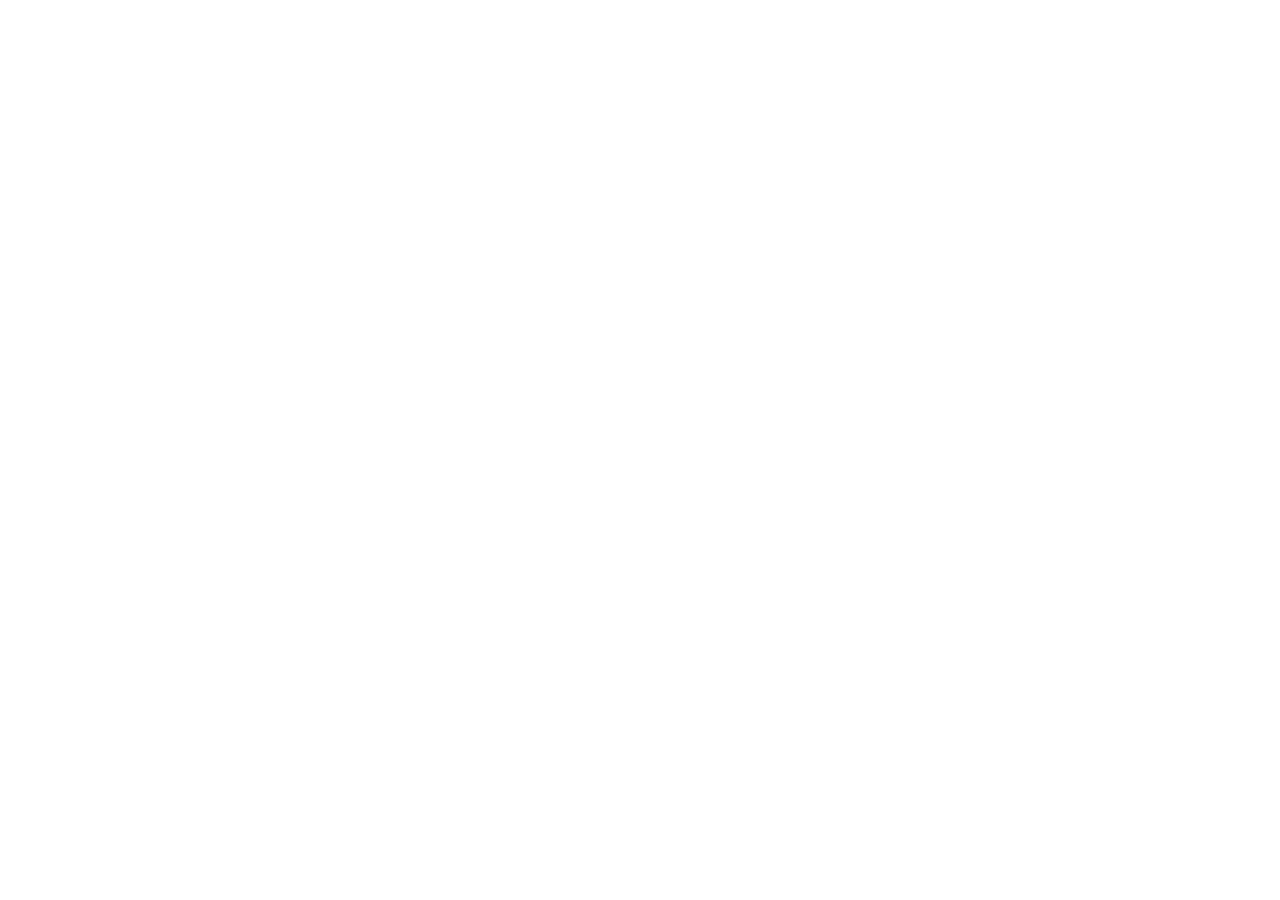
==== index.html @ 20d1ea62 "Initial Pujjaneya Angrezi conversation-learning site" ====
<!DOCTYPE html>
<html lang="hi">
<head>
  <meta charset="UTF-8" />
  <meta name="viewport" content="width=device-width, initial-scale=1, viewport-fit=cover, maximum-scale=1" />
  <meta name="apple-mobile-web-app-capable" content="yes" />
  <meta name="apple-mobile-web-app-status-bar-style" content="black-translucent" />
  <meta name="theme-color" content="#1a3a2a" />
  <title>Pujjaneya Angrezi · बातचीत का आत्मविश्वास</title>
  <link rel="preconnect" href="https://fonts.googleapis.com" />
  <link rel="preconnect" href="https://fonts.gstatic.com" crossorigin />
  <link href="https://fonts.googleapis.com/css2?family=Fraunces:opsz,wght@9..144,500;9..144,700&family=Noto+Sans+Devanagari:wght@400;600;700&family=Nunito:wght@500;700;800&display=swap" rel="stylesheet" />
  <link rel="stylesheet" href="styles.css" />
  <link rel="manifest" href="manifest.json" />
</head>
<body>
  <div id="app"></div>
  <script src="lessons.js"></script>
  <script src="app.js"></script>
</body>
</html>
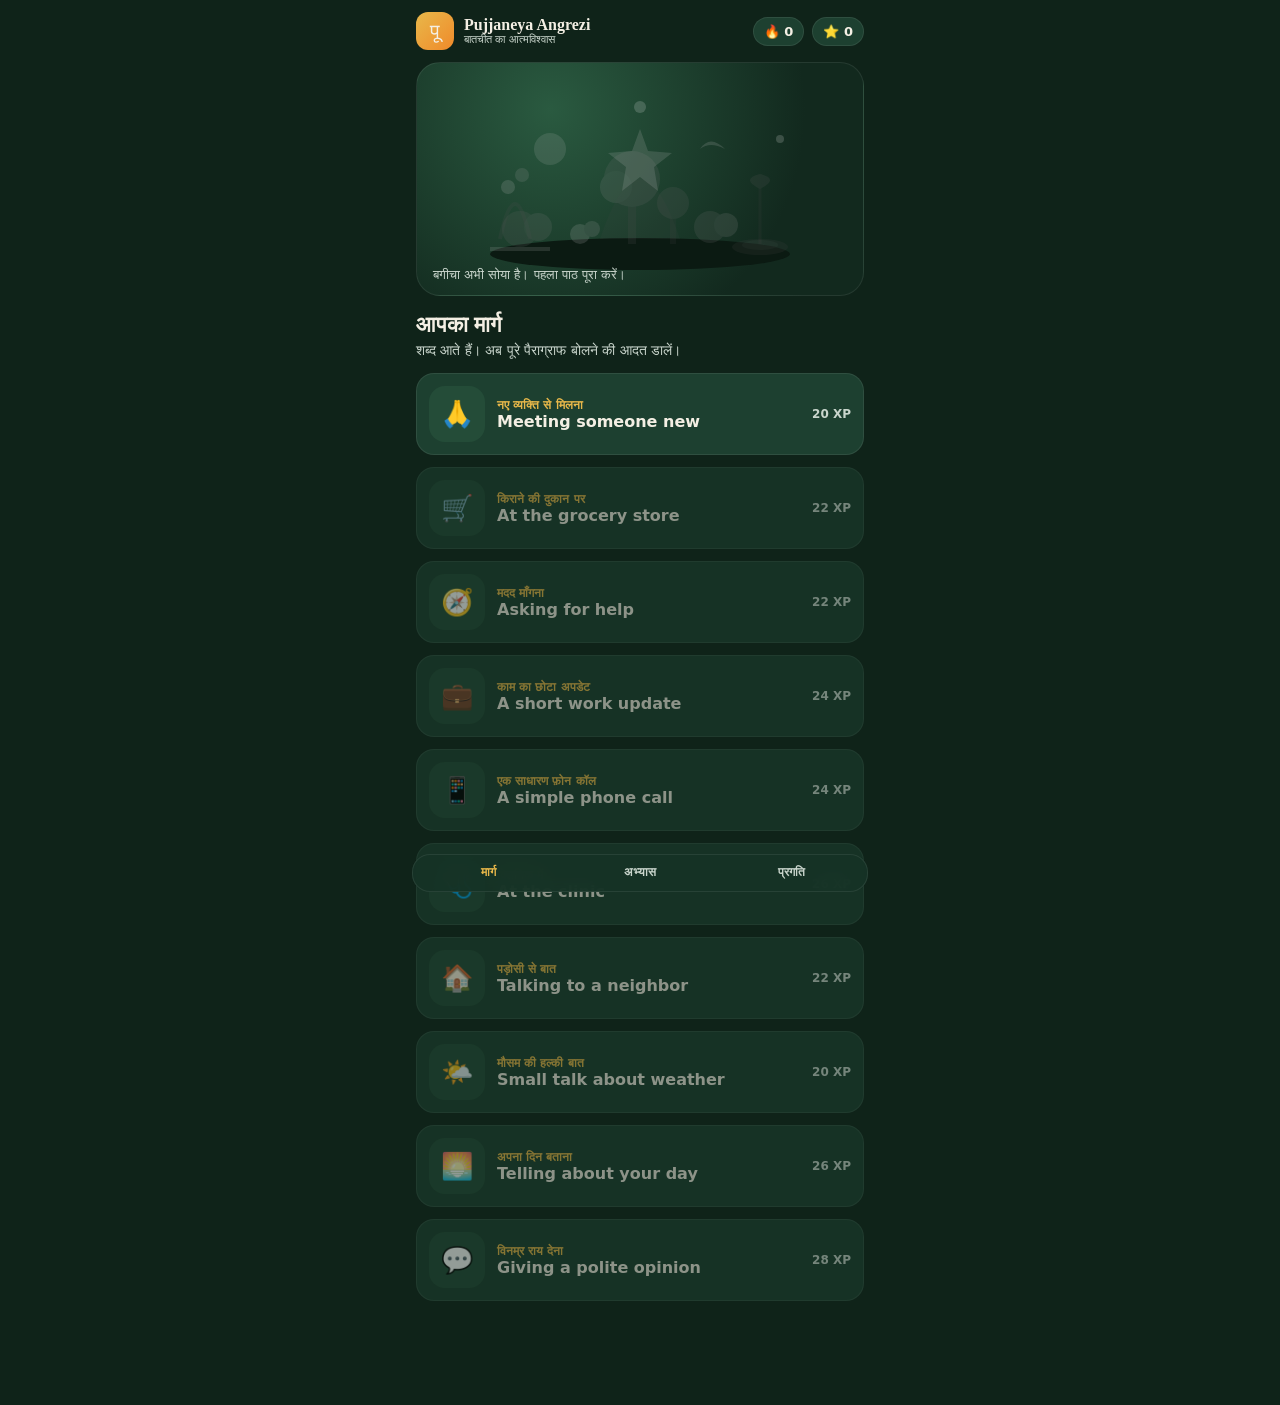
==== commit 6c4fd650: "Load compound-sentence chapters" ====
--- a/index.html
+++ b/index.html
@@ -16,6 +16,7 @@
 <body>
   <div id="app"></div>
   <script src="lessons.js"></script>
+  <script src="compound.js"></script>
   <script src="app.js"></script>
 </body>
 </html>
--- a/styles.css
+++ b/styles.css
@@ -0,0 +1,74 @@
+:root {
+  --bg: #0f2319;
+  --bg-2: #163326;
+  --card: #1d4030;
+  --ink: #f4efe4;
+  --muted: #c9d5cc;
+  --gold: #e8b84a;
+  --saffron: #f08a2a;
+  --mint: #7dcc8a;
+  --rose: #e07a6a;
+  --line: rgba(255,255,255,.08);
+  --safe-b: env(safe-area-inset-bottom);
+  --safe-t: env(safe-area-inset-top);
+}
+* { box-sizing: border-box; -webkit-tap-highlight-color: transparent; }
+html, body { margin: 0; min-height: 100%; background: var(--bg); color: var(--ink);
+  font-family: "Nunito", "Noto Sans Devanagari", system-ui, sans-serif; }
+body { padding: var(--safe-t) 0 var(--safe-b); }
+button { font-family: inherit; }
+#app { max-width: 480px; margin: 0 auto; min-height: 100dvh; position: relative; overflow-x: hidden; }
+.topbar { display: flex; align-items: center; justify-content: space-between; padding: 12px 16px 8px; position: sticky; top: 0; z-index: 5; background: linear-gradient(180deg, var(--bg) 70%, transparent); }
+.brand { display: flex; gap: 10px; align-items: center; }
+.logo { width: 38px; height: 38px; border-radius: 12px; background: linear-gradient(135deg, var(--gold), var(--saffron)); display: grid; place-items: center; font-size: 20px; }
+.brand h1 { font-family: Fraunces, serif; font-size: 16px; margin: 0; line-height: 1.1; }
+.brand p { margin: 0; font-size: 11px; color: var(--muted); }
+.stats { display: flex; gap: 8px; }
+.pill { background: var(--card); border: 1px solid var(--line); border-radius: 999px; padding: 6px 10px; font-size: 13px; font-weight: 800; }
+.hero-art { margin: 4px 16px 16px; background: radial-gradient(circle at 30% 20%, #2a5a40, #12291e 70%); border-radius: 24px; padding: 16px; min-height: 220px; position: relative; overflow: hidden; border: 1px solid var(--line); }
+.hero-art svg { width: 100%; height: 200px; display: block; }
+.grow { transition: opacity .6s, transform .6s; }
+.locked-layer { opacity: .18; filter: grayscale(1); }
+.hero-caption { position: absolute; left: 16px; bottom: 12px; font-size: 13px; color: var(--muted); }
+.section { padding: 0 16px 24px; }
+.section h2 { font-family: Fraunces, serif; font-size: 22px; margin: 8px 0 4px; }
+.lede { color: var(--muted); margin: 0 0 14px; font-size: 14px; }
+.path { display: flex; flex-direction: column; gap: 12px; padding-bottom: 80px; }
+.lesson { display: grid; grid-template-columns: 56px 1fr auto; gap: 12px; align-items: center; background: var(--card); border: 1px solid var(--line); border-radius: 18px; padding: 12px; }
+.lesson.locked { opacity: .55; }
+.badge { width: 56px; height: 56px; border-radius: 16px; display: grid; place-items: center; font-size: 26px; background: #244c38; }
+.lesson.done .badge { background: linear-gradient(135deg, #2f8a4e, #7dcc8a); }
+.lesson h3 { margin: 0; font-size: 16px; }
+.lesson .hi { color: var(--gold); font-size: 12px; font-weight: 700; }
+.xp { font-size: 12px; color: var(--muted); font-weight: 800; }
+.screen { padding: 12px 16px 100px; }
+.back { background: none; border: 0; color: var(--ink); font-weight: 800; font-size: 15px; padding: 8px 0; }
+.progress-bar { height: 8px; background: #244c38; border-radius: 99px; overflow: hidden; margin: 8px 0 16px; }
+.progress-bar > i { display: block; height: 100%; background: linear-gradient(90deg, var(--gold), var(--mint)); width: 0; }
+.card { background: var(--card); border: 1px solid var(--line); border-radius: 20px; padding: 16px; margin-bottom: 12px; }
+.en { font-size: 18px; line-height: 1.45; margin: 0 0 10px; }
+.hi-line { color: var(--gold); font-size: 15px; line-height: 1.5; margin: 0; }
+.para { white-space: pre-wrap; }
+.hint { font-size: 13px; color: var(--muted); }
+.choices { display: flex; flex-direction: column; gap: 8px; }
+.choice, .chip { background: #244c38; border: 2px solid transparent; color: var(--ink); border-radius: 14px; padding: 14px 14px; text-align: left; font-size: 16px; font-weight: 700; }
+.choice.selected, .chip.on { border-color: var(--gold); }
+.choice.good { border-color: var(--mint); background: #1e5a36; }
+.choice.bad { border-color: var(--rose); background: #5a2a28; }
+.chips { display: flex; flex-wrap: wrap; gap: 8px; min-height: 48px; }
+.drop { min-height: 56px; border: 2px dashed rgba(232,184,74,.35); border-radius: 14px; padding: 8px; margin-bottom: 10px; }
+.cta-row { position: fixed; left: 0; right: 0; bottom: 0; padding: 10px 16px calc(12px + var(--safe-b)); background: linear-gradient(180deg, transparent, var(--bg) 30%); max-width: 480px; margin: 0 auto; }
+.btn { width: 100%; border: 0; border-radius: 16px; padding: 16px; font-size: 17px; font-weight: 800; background: var(--gold); color: #1a1408; }
+.btn.ghost { background: #244c38; color: var(--ink); margin-bottom: 8px; }
+.btn:disabled { opacity: .45; }
+.feedback { padding: 10px 12px; border-radius: 12px; margin: 8px 0; font-weight: 700; }
+.feedback.ok { background: #1e5a36; }
+.feedback.no { background: #5a2a28; }
+.speak { display: flex; gap: 8px; margin: 8px 0; }
+.icon-btn { width: 48px; height: 48px; border-radius: 14px; border: 0; background: #244c38; color: var(--ink); font-size: 20px; }
+.result { text-align: center; padding: 24px 8px; }
+.result .big { font-size: 56px; }
+.result h2 { font-family: Fraunces, serif; }
+.tabbar { position: fixed; left: 50%; transform: translateX(-50%); bottom: calc(8px + var(--safe-b)); width: calc(100% - 24px); max-width: 456px; display: grid; grid-template-columns: 1fr 1fr 1fr; background: #163326ee; backdrop-filter: blur(12px); border: 1px solid var(--line); border-radius: 18px; overflow: hidden; z-index: 6; }
+.tabbar button { background: none; border: 0; color: var(--muted); padding: 10px 6px 12px; font-weight: 800; font-size: 12px; }
+.tabbar button.on { color: var(--gold); }
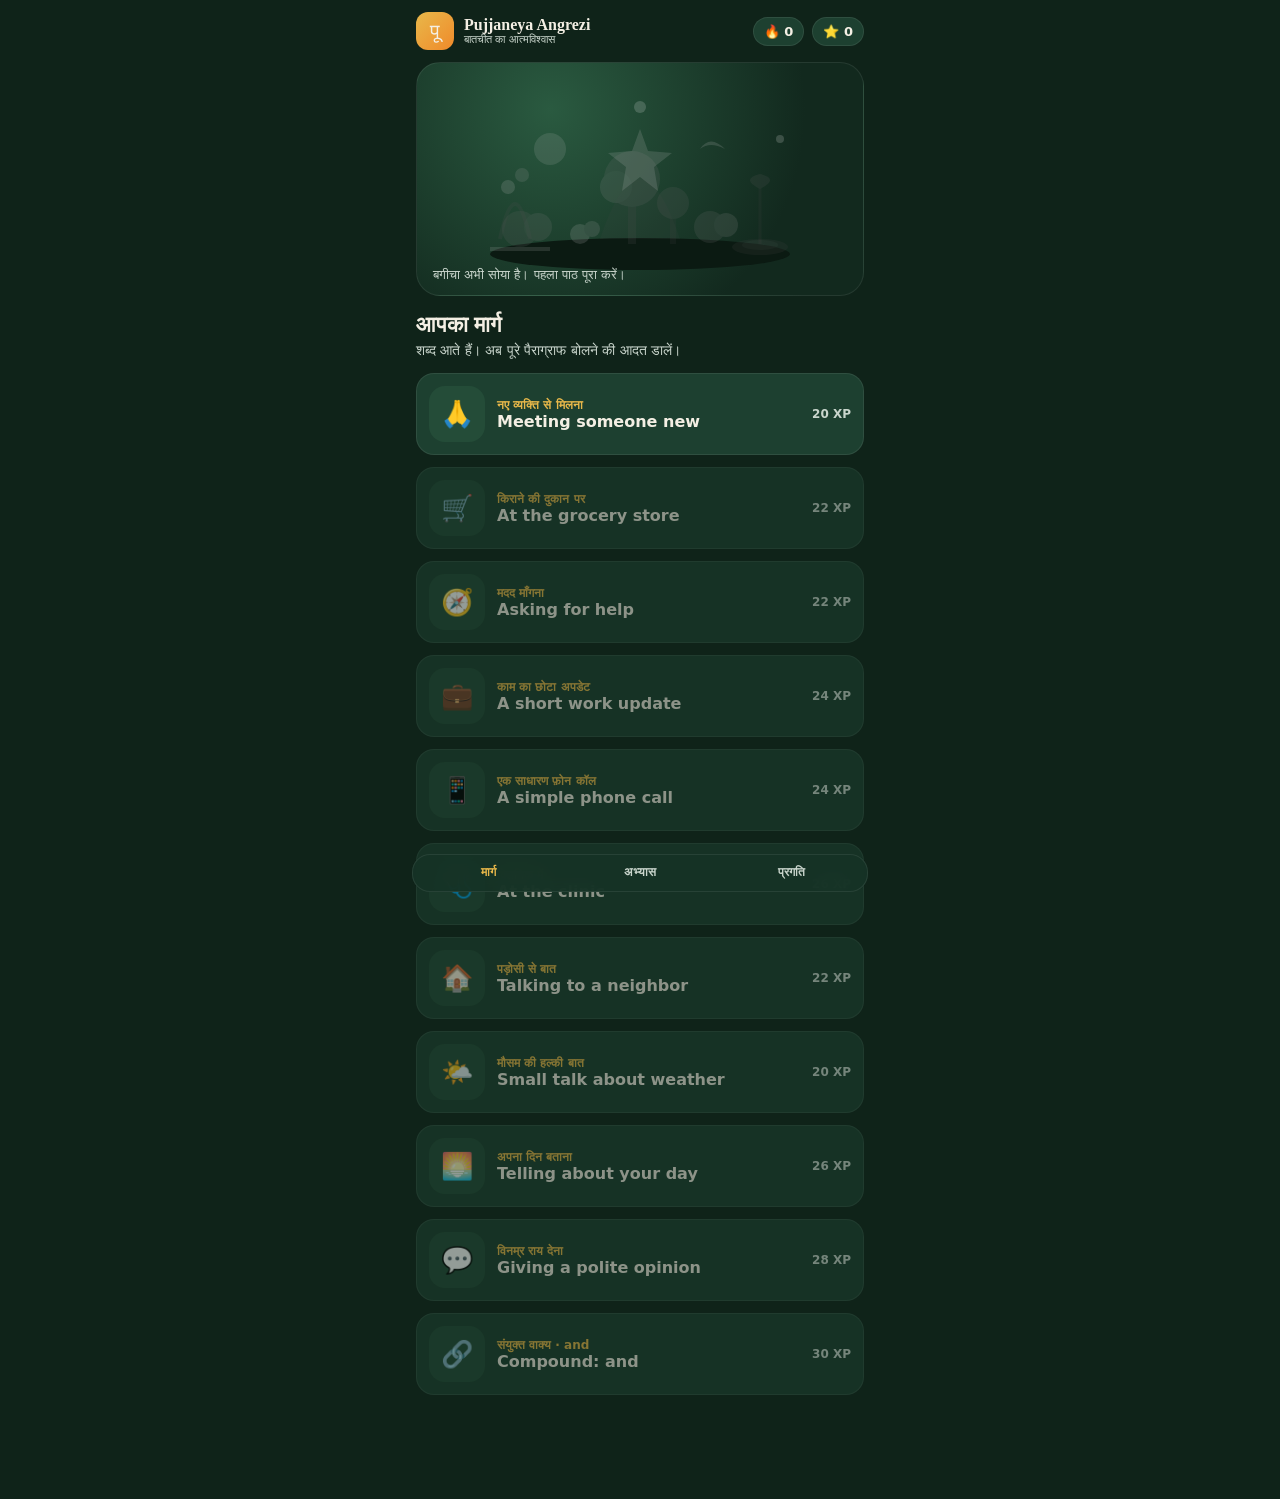
==== commit cc220bcc: "Also load remaining compound chapters" ====
--- a/index.html
+++ b/index.html
@@ -6,10 +6,7 @@
   <meta name="apple-mobile-web-app-capable" content="yes" />
   <meta name="apple-mobile-web-app-status-bar-style" content="black-translucent" />
   <meta name="theme-color" content="#1a3a2a" />
-  <title>Pujjaneya Angrezi · बातचीत का आत्मविश्वास</title>
-  <link rel="preconnect" href="https://fonts.googleapis.com" />
-  <link rel="preconnect" href="https://fonts.gstatic.com" crossorigin />
-  <link href="https://fonts.googleapis.com/css2?family=Fraunces:opsz,wght@9..144,500;9..144,700&family=Noto+Sans+Devanagari:wght@400;600;700&family=Nunito:wght@500;700;800&display=swap" rel="stylesheet" />
+  <title>Pujjaneya Angrezi</title>
   <link rel="stylesheet" href="styles.css" />
   <link rel="manifest" href="manifest.json" />
 </head>
@@ -17,6 +14,7 @@
   <div id="app"></div>
   <script src="lessons.js"></script>
   <script src="compound.js"></script>
+  <script src="compound2.js"></script>
   <script src="app.js"></script>
 </body>
 </html>
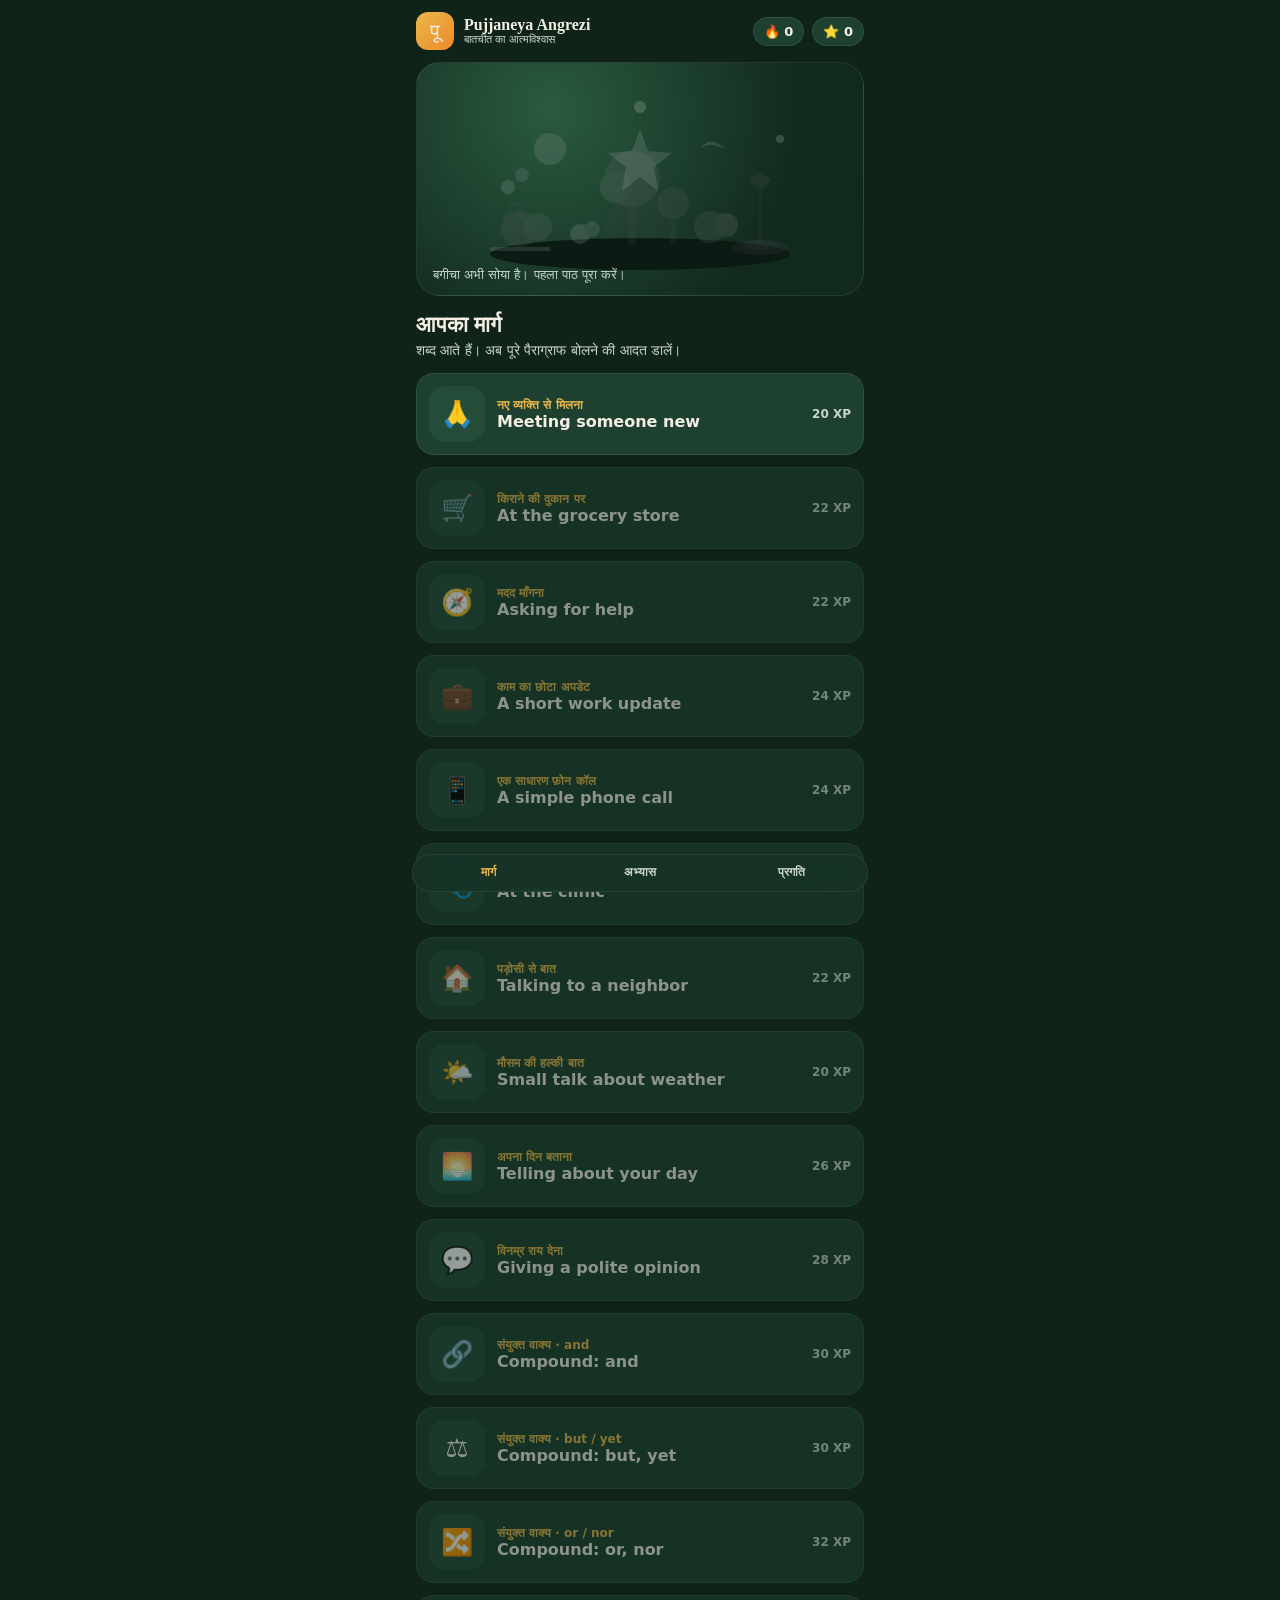
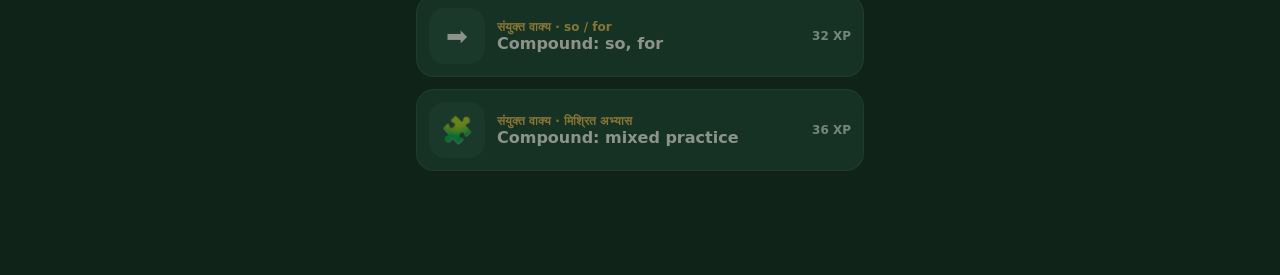
==== commit 170af348: "Restore full index: fonts, PWA tags, all compound chapter scripts" ====
--- a/index.html
+++ b/index.html
@@ -6,7 +6,10 @@
   <meta name="apple-mobile-web-app-capable" content="yes" />
   <meta name="apple-mobile-web-app-status-bar-style" content="black-translucent" />
   <meta name="theme-color" content="#1a3a2a" />
-  <title>Pujjaneya Angrezi</title>
+  <title>Pujjaneya Angrezi · बातचीत का आत्मविश्वास</title>
+  <link rel="preconnect" href="https://fonts.googleapis.com" />
+  <link rel="preconnect" href="https://fonts.gstatic.com" crossorigin />
+  <link href="https://fonts.googleapis.com/css2?family=Fraunces:opsz,wght@9..144,500;9..144,700&family=Noto+Sans+Devanagari:wght@400;600;700&family=Nunito:wght@500;700;800&display=swap" rel="stylesheet" />
   <link rel="stylesheet" href="styles.css" />
   <link rel="manifest" href="manifest.json" />
 </head>
@@ -14,7 +17,10 @@
   <div id="app"></div>
   <script src="lessons.js"></script>
   <script src="compound.js"></script>
-  <script src="compound2.js"></script>
+  <script src="compound-but.js"></script>
+  <script src="compound-or.js"></script>
+  <script src="compound-so.js"></script>
+  <script src="compound-mix.js"></script>
   <script src="app.js"></script>
 </body>
 </html>
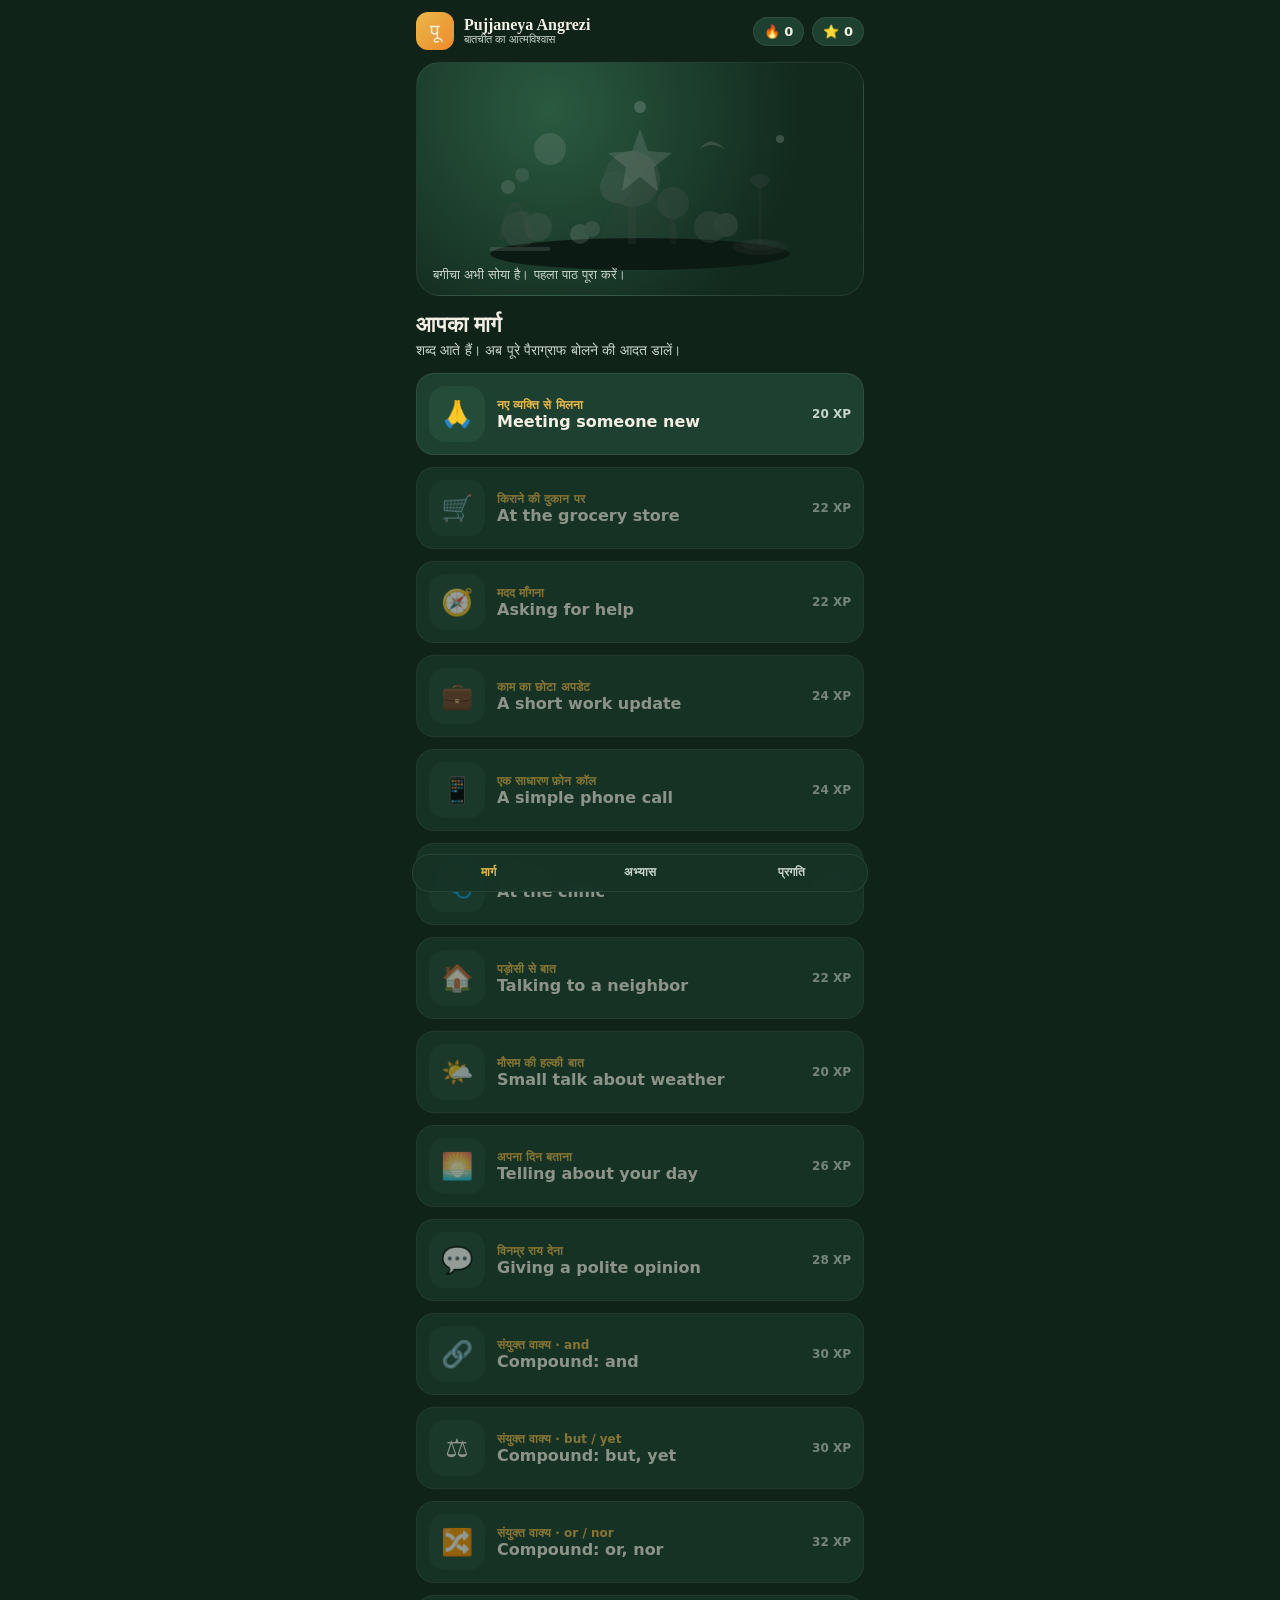
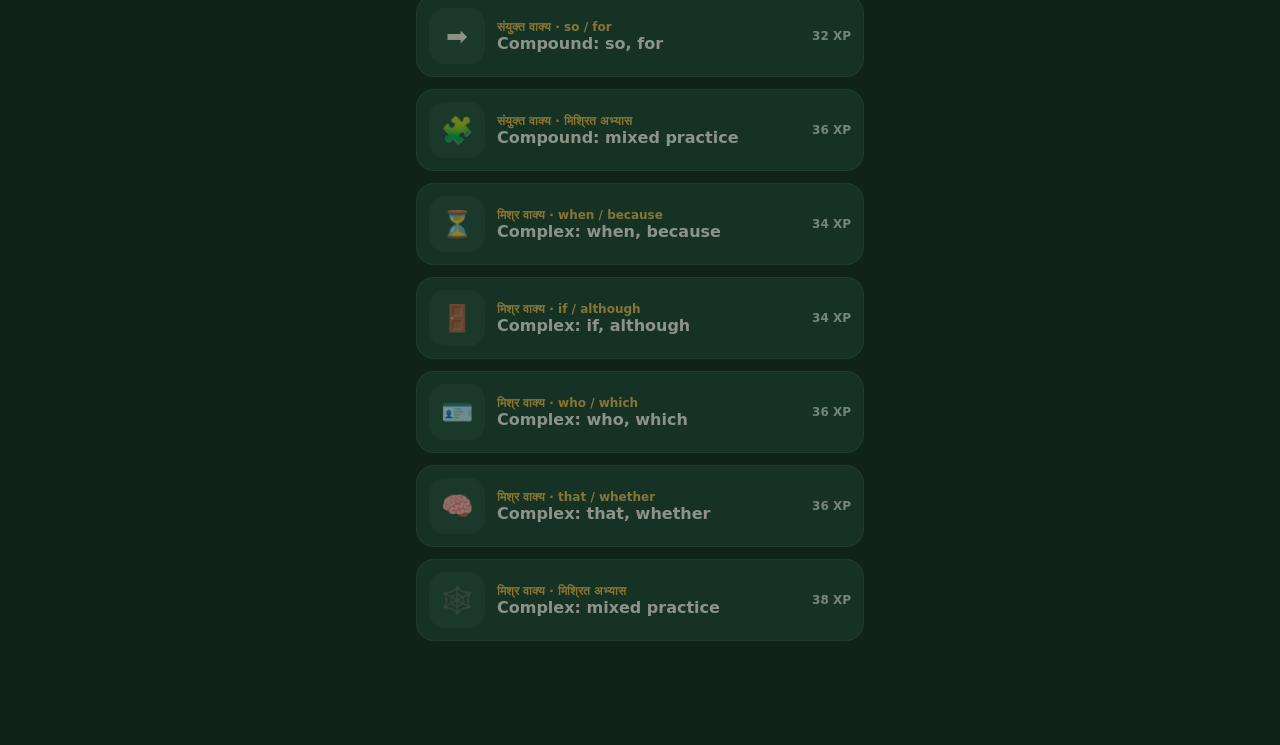
==== commit 282a46f8: "Hook Reels tab into the home path" ====
--- a/index.html
+++ b/index.html
@@ -21,6 +21,12 @@
   <script src="compound-or.js"></script>
   <script src="compound-so.js"></script>
   <script src="compound-mix.js"></script>
+  <script src="complex-time.js"></script>
+  <script src="complex-if.js"></script>
+  <script src="complex-who.js"></script>
+  <script src="complex-that.js"></script>
+  <script src="complex-mix.js"></script>
   <script src="app.js"></script>
+  <script src="boot-reels.js"></script>
 </body>
 </html>
